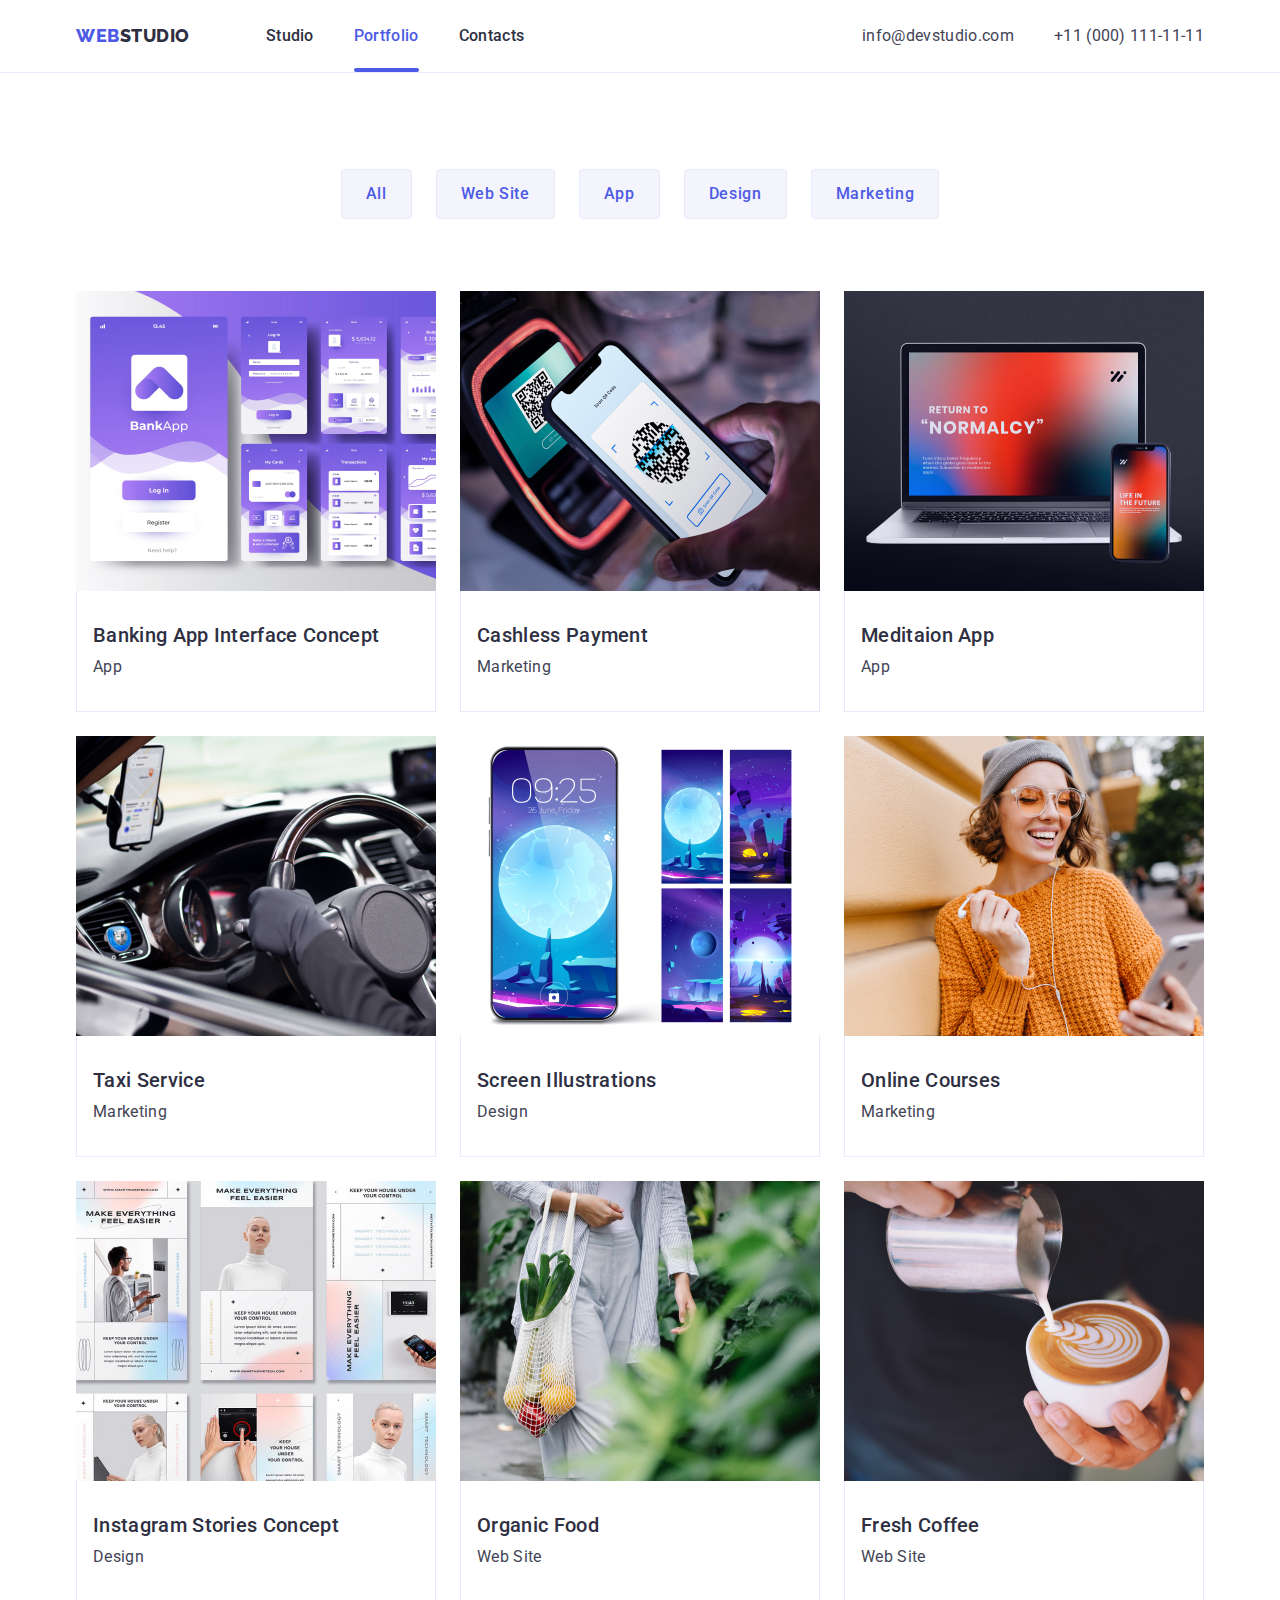
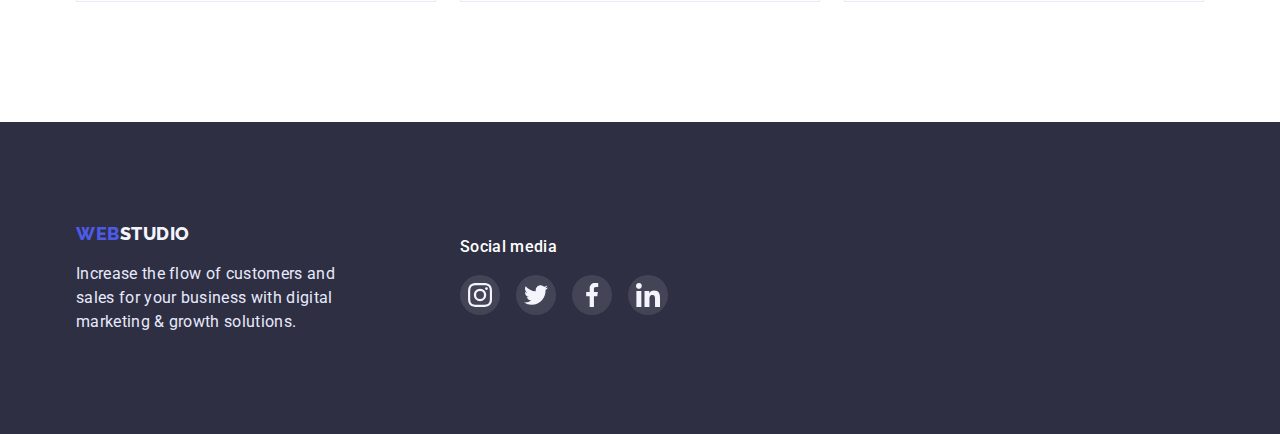
==== portfolio.html @ 01c31805 "Initial commit" ====
<!DOCTYPE html>
<html lang="en">
  <head>
    <meta charset="UTF-8" />
    <meta http-equiv="X-UA-Compatible" content="IE=edge" />
    <meta name="viewport" content="width=device-width, initial-scale=1.0" />
    <title>Document</title>
    <link
      rel="stylesheet"
      href="https://fonts.googleapis.com/css2?family=Raleway:wght@800&family=Roboto:wght@400;500;700&display=swap"
    />
    <link
      rel="stylesheet"
      href="https://cdnjs.cloudflare.com/ajax/libs/modern-normalize/1.1.0/modern-normalize.min.css"
    />
    <link rel="stylesheet" href="./css/styles.css" />
  </head>
  <body>
    <header class="header">
      <div class="container nav-items">
        <nav class="header-nav">
          <a href="./index.html" class="header-logo"><span>Web</span>studio</a>
    
          <ul class="site-nav">
            <li class="nav-item item"><a href="./index.html" class="link">Studio</a></li>
            <li class="nav-item item"><a href="./portfolio.html" class="link current">Portfolio</a></li>
            <li class="nav-item item"><a href="" class="link">Contacts</a></li>
          </ul>
        </nav>
    
        <ul class="contact-list">
          <li class="item"><a href="" class="contacts">info@devstudio.com</a></li>
          <li class="item"><a href="" class="contacts">+11 (000) 111-11-11</a></li>
        </ul>
      </div>
    </header>

    <main>
      <section class="section-portfolio">
        <div class="container">
          <h1 class="visually-hidden">Portfolio</h1>
          <!--Filter buttons-->
          <ul class="buttons-potfolio">
            <li class="item"><button type="button" class="button filters">All</button></li>
            <li class="item">
              <button type="button" class="button filters">Web Site</button>
            </li>
            <li class="item"><button type="button" class="button filters">App</button></li>
            <li class="item">
              <button type="button" class="button filters">Design</button>
            </li>
            <li class="item">
              <button type="button" class="button filters">Marketing</button>
            </li>
          </ul>

          <!--Photo examples-->
          <ul class="portfolio">
            <li class="prtfl-items">
              <a href="" class="portfolio-card link">
                <div class="portfolio-thumb">
                <img class="img"
                  src="./portfolio.img/img1.jpg"
                  alt="banking app"
                  width="360"
                />
                <div class="portfolio-txt">
                  <p>14 Stylish and User-Friendly App Design Concepts · Task Manager App · Calorie Tracker App · Exotic Fruit Ecommerce
                    App ·
                    Cloud Storage App</p>
               </div>
                </div>
                <div class="photo-descr">
                <h2 class="portfolio-title">Banking App Interface Concept</h2>
                <p>App</p>
                </div>
              </a>
            </li>
            <li class="prtfl-items">
            <a href="" class="portfolio-card link">
              <div class="portfolio-thumb">
                <img class="img"
                  src="./portfolio.img/img2.jpg"
                  alt="Cashless Payment"
                  width="360"
                />
                <div class="portfolio-txt">
                  <p>14 Stylish and User-Friendly App Design Concepts · Task Manager App · Calorie Tracker App · Exotic Fruit Ecommerce
                    App ·
                    Cloud Storage App</p>
                </div>
                </div>
                <div class="photo-descr">
                <h2 class="portfolio-title">Cashless Payment</h2>
                <p>Marketing</p>
                </div>
              </a>
            </li class="prtfl-items">
            <li class="prtfl-items">
              <a href="" class="portfolio-card link">
                <div class="portfolio-thumb">
                <img class="img"
                  src="./portfolio.img/img3.jpg"
                  alt="Meditaion App"
                  width="360"
                />
                <div class="portfolio-txt">
                  <p>14 Stylish and User-Friendly App Design Concepts · Task Manager App · Calorie Tracker App · Exotic Fruit Ecommerce
                    App ·
                    Cloud Storage App</p>
                </div>
                </div>
                <div class="photo-descr">
                <h2 class="portfolio-title">Meditaion App</h2>
                <p>App</p>
                </div>
              </a>
            </li>
            <li class="prtfl-items">
            <a href="" class="portfolio-card link">
              <div class="portfolio-thumb">
                <img class="img"
                  src="./portfolio.img/img4.jpg"
                  alt="Taxi Service"
                  width="360"
                />
                <div class="portfolio-txt">
                  <p>14 Stylish and User-Friendly App Design Concepts · Task Manager App · Calorie Tracker App · Exotic Fruit Ecommerce
                    App ·
                    Cloud Storage App</p>
                </div>
                </div>
                <div class="photo-descr">
                <h2 class="portfolio-title">Taxi Service</h2>
                <p>Marketing</p>
                </div>
              </a>
            </li>
            <li class="prtfl-items">
            <a href="" class="portfolio-card link">
              <div class="portfolio-thumb">
                <img class="img"
                  src="./portfolio.img/img5.jpg"
                  alt="Screen Illustrations"
                  width="360"
                />
                <div class="portfolio-txt">
                  <p>14 Stylish and User-Friendly App Design Concepts · Task Manager App · Calorie Tracker App · Exotic Fruit Ecommerce
                    App ·
                    Cloud Storage App</p>
                </div>
                </div>
                <div class="photo-descr">
                <h2 class="portfolio-title">Screen Illustrations</h2>
                <p>Design</p>
                </div>
              </a>
            </li>
            <li class="prtfl-items">
              <a href="" class="portfolio-card link">
                <div class="portfolio-thumb">
                <img class="img"
                  src="./portfolio.img/img6.jpg"
                  alt="Woman with phone"
                  width="360"
                />
                <div class="portfolio-txt">
                  <p>14 Stylish and User-Friendly App Design Concepts · Task Manager App · Calorie Tracker App · Exotic Fruit Ecommerce
                    App ·
                    Cloud Storage App</p>
                </div>
                </div>
                <div class="photo-descr">
                <h2 class="portfolio-title">Online Courses</h2>
                <p>Marketing</p>
                </div>
              </a>
            </li>
            <li class="prtfl-items">
              <a href="" class="portfolio-card link">
                <div class="portfolio-thumb">
                <img class="img"
                  src="./portfolio.img/img7.jpg"
                  alt="Instagram Stories"
                  width="360"
                />
                <div class="portfolio-txt">
                  <p>14 Stylish and User-Friendly App Design Concepts · Task Manager App · Calorie Tracker App · Exotic Fruit Ecommerce
                    App ·
                    Cloud Storage App</p>
                </div>
                </div>
                <div class="photo-descr">
                <h2 class="portfolio-title">Instagram Stories Concept</h2>
                <p>Design</p>
                </div>
              </a>
            </li>
            <li class="prtfl-items">
              <a href="" class="portfolio-card link">
                <div class="portfolio-thumb">
                <img class="img"
                  src="./portfolio.img/img8.jpg"
                  alt="Organic Food"
                  width="360"
                />
                <div class="portfolio-txt">
                  <p>14 Stylish and User-Friendly App Design Concepts · Task Manager App · Calorie Tracker App · Exotic Fruit Ecommerce
                    App ·
                    Cloud Storage App</p>
                </div>
                </div>
                <div class="photo-descr">
                <h2 class="portfolio-title">Organic Food</h2>
                <p>Web Site</p>
                </div>
              </a>
            </li>
            <li class="prtfl-items">
              <a href="" class="portfolio-card link">
                <div class="portfolio-thumb">
                <img class="img"
                  src="./portfolio.img/img9.jpg"
                  alt="Fresh Coffee"
                  width="360"
                />
                <div class="portfolio-txt">
                  <p>14 Stylish and User-Friendly App Design Concepts · Task Manager App · Calorie Tracker App · Exotic Fruit Ecommerce
                    App ·
                    Cloud Storage App</p>
                </div>
                </div>
                <div class="photo-descr">
                <h2 class="portfolio-title">Fresh Coffee</h2>
                <p>Web Site</p>
                </div>
              </a>
            </li>
          </ul>
        </div>
      </section>
    </main>

    <!--Footer-->
    <footer class="footer">
      <div class="container footer-container">
        <div class="footer-content">
          <a href="./index.html" class="footer-logo"><span>Web</span>studio</a>
          <p>
            Increase the flow of customers and sales for your business with
            digital marketing & growth solutions.
          </p>
        </div>
        <div class="footer-media">
          <h2 class="footer-title">Social media</h2>
          <ul class="footer-list">
            <li class="footer-item">
              <a href="" class="footer-link">
                <svg class="footer-icon">
                  <use href="./images/symbol-defs.svg#icon-instagram"></use>
                </svg>
              </a>
            </li>
            <li class="footer-item">
              <a href="" class="footer-link">
                <svg class="footer-icon">
                  <use href="./images/symbol-defs.svg#icon-twitter"></use>
                </svg>
              </a>
            </li>
            <li class="footer-item">
              <a href="" class="footer-link">
                <svg class="footer-icon">
                  <use href="./images/symbol-defs.svg#icon-facebook"></use>
                </svg>
              </a>
            </li>
            <li class="footer-item">
              <a href="" class="footer-link">
                <svg class="footer-icon">
                  <use href="./images/symbol-defs.svg#icon-linkedin"></use>
                </svg>
              </a>
            </li>
          </ul>
        </div>
      </div>
    </footer>
  </body>
</html>
---- css/styles.css ----
:root {
    --heading-text-color: #2E2F42;
    --primary-text-color: #434455;
    --hero-title-color: #FFFFFF;
    --hover-focus-color: #4D5AE5;
    --footer-logo-color: #F4F4FD;
    --footer-text: #E7E9FC;
    --button-backgrnd-color-accent: #404BBF;
    --customer-bg-cl: #8E8F99;
    --footer-10-link-bg: rgba(255, 255, 255, 0.1);
    --green-cl: #31D0AA;
    --modal-bg: #FCFCFC;
     

}

body {
    background-color: #FFFFFF;
    color: var(--primary-text-color);
    font-family: Roboto, sans-serif;
    letter-spacing: 0.02em;
    font-weight: 400;
    font-size: 16px;
    line-height: 1.5;
}

ul {
    padding: 0;
    margin: 0;
    list-style: none;
}


/* header logo */
.header {
    border-bottom: 1px solid var(--footer-text);
}
.header-logo {
    color: var(--heading-text-color); 
    font-family: 'Raleway';
    font-weight: 800;
    font-size: 18px;
    line-height: 1.33;
    letter-spacing: 0.03em;
    text-transform: uppercase;
    text-decoration: none;

    transition: color 250ms cubic-bezier(0.4, 0, 0.2, 1);

}
.header-logo span {
    color: var(--hover-focus-color);
    
}
.header-logo:hover,
.header-logo:focus {
    color: var(--hover-focus-color);
}

.nav-items {
    display: flex;
    align-items: center;
}

.header-nav {
    display: flex;
    align-items: center;
}

/* Site nav */
.site-nav .link {
    display: block;
    padding-top: 24px;
    padding-bottom: 24px;

    color: var(--heading-text-color);
    font-weight: 500;
    font-size: 16px;
    line-height: 1.5;
    text-decoration: none;

    transition: color 250ms cubic-bezier(0.4, 0, 0.2, 1);
}

.site-nav .link:hover, 
.site-nav .link:focus {
    color: var(--hover-focus-color);
}

.site-nav .link.current {
    color: var(--hover-focus-color);
}

.site-nav {
    display: flex;
    margin-left: 76px;
}

.site-nav .item + .item {
    margin-left: 40px;
}

.nav-item {
    position: relative;
}

.current::after {
    position: absolute;
    display: inline-block;
    content: "";
    width: 100%;
    height: 4px;
    left: 0;
    bottom: 0;
    background-color: var(--hover-focus-color);
    border-radius: 2px;
}

/* contacts */
.contacts {
    color: var(--primary-text-color);
    font-size: 16px;
    line-height: 1.5;
    text-decoration: none;

    transition: color 250ms cubic-bezier(0.4, 0, 0.2, 1);
}

.contacts:hover,
.contacts:focus {
    color: var(--hover-focus-color);
}

.contact-list {
    display: flex;
    margin-left: auto;
}

.contact-list .item + .item {
    margin-left: 40px;
}

/* Container */
.container {
    margin-left: auto;
    margin-right: auto;
    width: 1158px;
    padding-left: 15px;
    padding-right: 15px;
    /* outline: 1px solid tomato; */
}


/* Hero */
.hero {
    padding-top: 188px;
    padding-bottom: 188px;

    text-align: center;
    background-color: var(--primary-text-color);

    background-image: linear-gradient(
    to right,    
    rgba(46, 47, 66, 0.7),
    rgba(46, 47, 66, 0.7)),
    
    url(../images/people-office-hero.jpg);

    background-repeat: no-repeat;
    background-position: center;
    background-size: cover;
    margin-right: auto;
    margin-left: auto;
    max-width: 1440px;
    height: 600px;
    

}

.hero-title {
    margin-left: auto;
    margin-right: auto;
    margin-top: 0;
    margin-bottom: 48px;
    width: 494px;

    color: var(--hero-title-color);
    font-weight: 700;
    font-size: 56px;
    line-height: 1.07;

}

/* Hidden */
.visually-hidden {
    position: absolute;
    width: 1px;
    height: 1px;
    margin: -1px;
    border: 0;
    padding: 0;

    white-space: nowrap;
    clip-path: inset(100%);
    clip: rect(0 0 0 0);
    overflow: hidden;
}

/* Section */
.section {
   /* background-color: aqua; */
   padding-top: 120px;
   padding-bottom: 120px;
}

.section.padding-bottom {
    padding-top: 0;
    padding-bottom: 120px;
}



.section-title {
    margin-top: 0;
    margin-bottom: 72px;

    color: var(--heading-text-color);
    font-style: 400;
    font-weight: 700;
    font-size: 36px;
    line-height: 1.11;
    text-align: center;
}


/* Features and Team */
.features {
    display: flex;
}

.features .item + .item {
    margin-left: 24px;
}

.features .item {
    min-width: 264px;
}

.features .title,
.team-title {
    margin-top: 0;
    margin-bottom: 8px;

    color: var(--heading-text-color);
    font-weight: 500;
    font-size: 20px;
    line-height: 1.2;   
}

.features p {
    margin-top: 0;
    margin-bottom: 0;
}

.feature-thumb {
    display: flex;
    background-color: var(--footer-logo-color);
    width: 264px;
    height: 112px;
    border-radius: 4px;
    justify-content: center;
    align-items: center;
    margin-bottom: 8px;
}

.feature-icon {
    
}

/* what are  we doing */
.examples {
    display: flex;
}

.examples .item + .item {
    margin-left: 24px;
}

/* Team  */
.team {
    display: flex;
}

.team .item {
    text-align: center;
    padding: 0px 0px 32px;

    background: var(--hero-title-color);
    box-shadow: 0px 1px 6px rgba(46, 47, 66, 0.08), 0px 1px 1px rgba(46, 47, 66, 0.16), 0px 2px 1px rgba(46, 47, 66, 0.08);
    border-radius: 0px 0px 4px 4px;
}

.team .item + .item {
    margin-left: 24px;
}

.section.team {
    background-color: var(--footer-logo-color);
}

.team img {
    margin-bottom: 32px;
}

.team p {
    margin-top: 0;
    margin-bottom: 8px;
}

.team-link {
    display: flex;
    text-decoration: none;
    background-color: var(--hover-focus-color);
    width: 40px;
    height: 40px;
    border-radius: 50%;
    justify-content: center;
    align-items: center;

    transition: color 250ms cubic-bezier(0.4, 0, 0.2, 1);
}

.team-link:hover,
.team-link:focus {
    background-color: var(--button-backgrnd-color-accent);
}

.team-thumb {
    display: flex;
    gap: 24px;
    justify-content: center;
    padding-top: 4px;
    padding-bottom: 4px;

}

.team-icon {
  fill: var(--footer-logo-color);  
}

/* CUSTOMERS */

.customer-section {
    padding-top: 130px;
    padding-bottom: 120px;
}

.customer-list {
    display: flex;
    gap: 24px;
}

.customer-icon {
    width: 104px;
    height: 56px;
    fill: var(--customer-bg-cl);

    transition: color 250ms cubic-bezier(0.4, 0, 0.2, 1);
}

.customer-link {
    display: flex;
    border: 1px solid var(--customer-bg-cl);
    border-radius: 4px;
    width: 168px;
    height: 88px;
    justify-content: center;
    align-items: center;

    transition: color 250ms cubic-bezier(0.4, 0, 0.2, 1);
}

.customer-link:hover .customer-icon,
.customer-icon:focus .customer-icon {
    fill: var(--button-backgrnd-color-accent);
}

.customer-link:hover,
.customer-link:focus {
    border-color: var(--button-backgrnd-color-accent);
}


/* Buttons */
.button {
    display: inline-block;

    color: var(--hero-title-color);
    background-color: var(--hover-focus-color);
    cursor: pointer;
    font-family: 'Roboto';
    font-weight: 500;
    font-size: 16px;
    line-height: 1.5;
    letter-spacing: 0.04em;
    border-radius: 4px;
    text-align: center;
}
.button.filters {
    padding: 12px 24px;

    color: var(--hover-focus-color);
    background-color: var(--footer-logo-color);
    border: 1px solid var(--footer-text);

    transition: color 250ms cubic-bezier(0.4, 0, 0.2, 1),
    background-color 250ms cubic-bezier(0.4, 0, 0.2, 1),
    box-shadow 250ms cubic-bezier(0.4, 0, 0.2, 1);
}

.button.filters:hover,
.button.filters:focus {
    color: var(--hero-title-color);
    background-color: var(--button-backgrnd-color-accent);
    box-shadow: 0px 3px 1px rgba(0, 0, 0, 0.1), 0px 2px 1px rgba(0, 0, 0, 0.08), 0px 2px 2px rgba(0, 0, 0, 0.12);
    border: none;
}

.button-hero {
    padding: 16px 32px;
    min-width: 169px;
    box-shadow: 0px 4px 4px rgba(0, 0, 0, 0.15);

    transition: background-color 250ms cubic-bezier(0.4, 0, 0.2, 1);
}

.button-hero:hover,
.button-hero:focus {
    background: var(--button-backgrnd-color-accent)
}


.buttons-potfolio {
    display: flex;
    justify-content: center;
    margin-bottom: 72px;
}

.buttons-potfolio .item + .item {
    margin-left: 24px;
}


/* Footer */
.footer-logo {
    color: var(--footer-logo-color);
    font-family: Raleway;
    font-weight: 800;
    font-size: 18px;
    line-height: 1.33;
    letter-spacing: 0.03em;
    text-transform: uppercase;
    text-decoration: none;
}
.footer-logo span {
    color: var(--hover-focus-color);
}
.footer p {
    margin-top: 0;
    margin-bottom: 0;

    color: var(--footer-text);   
}

.footer {
    padding-top: 100px;
    padding-bottom: 100px;

    background-color: var(--heading-text-color);
}

.footer-content {
    width: 264px;
    margin-right: 120px;
}
.footer-content a {
    display: inline-block;
    margin-bottom: 16px;
}

.footer-container {
    display: flex;
}

.footer-title {
    margin-bottom: 16px;

    font-weight: 500;
    font-size: 16px;
    line-height: calc(24 / 16);
    color: var(--hero-title-color);
}

.footer-list {
    display: flex;
    gap: 16px;
}

.footer-icon {
    width: 24px;
    height: 24px;
    fill: var(--footer-logo-color);
}

.footer-link {
    display: flex;
    justify-content: center;
    align-items: center;
    width: 40px;
    height: 40px;
    background-color: var(--footer-10-link-bg);
    border-radius: 50%;  

    transition: background-color 250ms cubic-bezier(0.4, 0, 0.2, 1);
}

.footer-link:hover,
.footer-link:focus {
    background-color: var(--green-cl);
}



/* Styles for portfolio */
.portfolio-title {
    margin-top: 0;
    margin-bottom: 8px;

    color: var(--heading-text-color);
    font-family: 'Roboto';
    font-weight: 500;
    font-size: 20px;
    line-height: 1.2;
}

.portfolio p {
    margin-top: 0;
    margin-bottom: 0;

    color: var(--primary-text-color);
    font-family: 'Roboto';  
}

 .section-portfolio {
    padding-top: 96px;
    padding-bottom: 120px;
 }

 .link {
    text-decoration: none;
    display: inline-block;
 }

 .portfolio {
    display: flex;
    flex-wrap: wrap;
 }

 .photo-descr {
    padding-top: 32px;
    padding-bottom: 32px;
    border: 1px solid var(--footer-text);
    border-top: none;
    padding-left: 16px;
 }

 .prtfl-items {
    width: calc((100% - 48px) / 3);
    margin-right: 24px;
    margin-bottom: 24px;
    box-shadow: none;

    transition: box-shadow 250ms cubic-bezier(0.4, 0, 0.2, 1);

 }

 .prtfl-items:nth-child(3n) {
    margin-right: 0;
 }  

 .prtfl-items:nth-last-child(-n + 3) {
    margin-bottom: 0;
 }

 .img {
    display: block;
 }

 .prtfl-items:hover,
 .prtfl-items:focus {
    box-shadow: 0px 1px 6px rgba(46, 47, 66, 0.08), 0px 1px 1px rgba(46, 47, 66, 0.16), 0px 2px 1px rgba(46, 47, 66, 0.08);
 }

 .portfolio-thumb {
    position: relative;

    overflow: hidden;
 }

 .portfolio-txt {
    position: absolute;
    display: inline-block;
    width: 296px;
    top: 40px;
    left: 32px;

    transform: translateY(270%);
    transition: transform 250ms cubic-bezier(0.4, 0, 0.2, 1),
            opacity 250ms cubic-bezier(0.4, 0, 0.2, 1);

    opacity: 0;
 }

 .portfolio-thumb::before {
    position: absolute;
    content: "";
    display: inline-block;
    width: 100%;
    height: 100%;

    transform: translateY(100%);
    transition: transform 250ms cubic-bezier(0.4, 0, 0.2, 1),
    opacity 250ms cubic-bezier(0.4, 0, 0.2, 1);

    opacity: 0;
    background-color: var(--hover-focus-color);
 }

 .portfolio-card:hover .portfolio-txt,
 .portfolio-card:focus .portfolio-txt {
    opacity: 1;
    transform: translateY(0);
 }

 .portfolio-card:hover .portfolio-thumb::before,
 .portfolio-card:focus .portfolio-thumb::before {
    opacity: 1;
    transform: translateY(0);
 }


 .portfolio-txt p {
    color: var(--footer-logo-color);
 }
 


 /* ========== M O D A L ========== */
.backdrop {
    position: fixed;
    top: 0;
    left: 0;
    width: 100%;
    height: 100%;
    background-color: rgba(46, 47, 66, 0.4);

    opacity: 1;
    transition: opacity 250ms cubic-bezier(0.4, 0, 0.2, 1);
}

.backdrop.is-hidden {
    opacity: 0;
    pointer-events: none;
}

.backdrop.is-hidden .modal {
    transform: translate(-50%, -50%) scale(0.85);
    opacity: 0;
}

.modal {
    position: absolute;
    top: 50%;
    left: 50%;
    padding-top: 24px;
    padding-right: 24px;

    min-width: 408px;
    min-height: 576px;
    background-color: var(--modal-bg);

    opacity: 1;

    transform: translate(-50%, -50%) scale(1);
    transition: transform 250ms cubic-bezier(0.4, 0, 0.2, 1), opacity 250ms cubic-bezier(0.4, 0, 0.2, 1);
}

.close-btn {
    display: flex;
    justify-content: center;
    align-items: center;
    width: 24px;
    height: 24px;

    margin-left: auto;

    border-radius: 50%;
    border: 1px solid rgba(0, 0, 0, 0.1);
    background-color: var(--footer-text);
    cursor: pointer;
}

.icon-close {
    width: 8px;
    height: 8px;
}

textarea {
    resize: none;
}
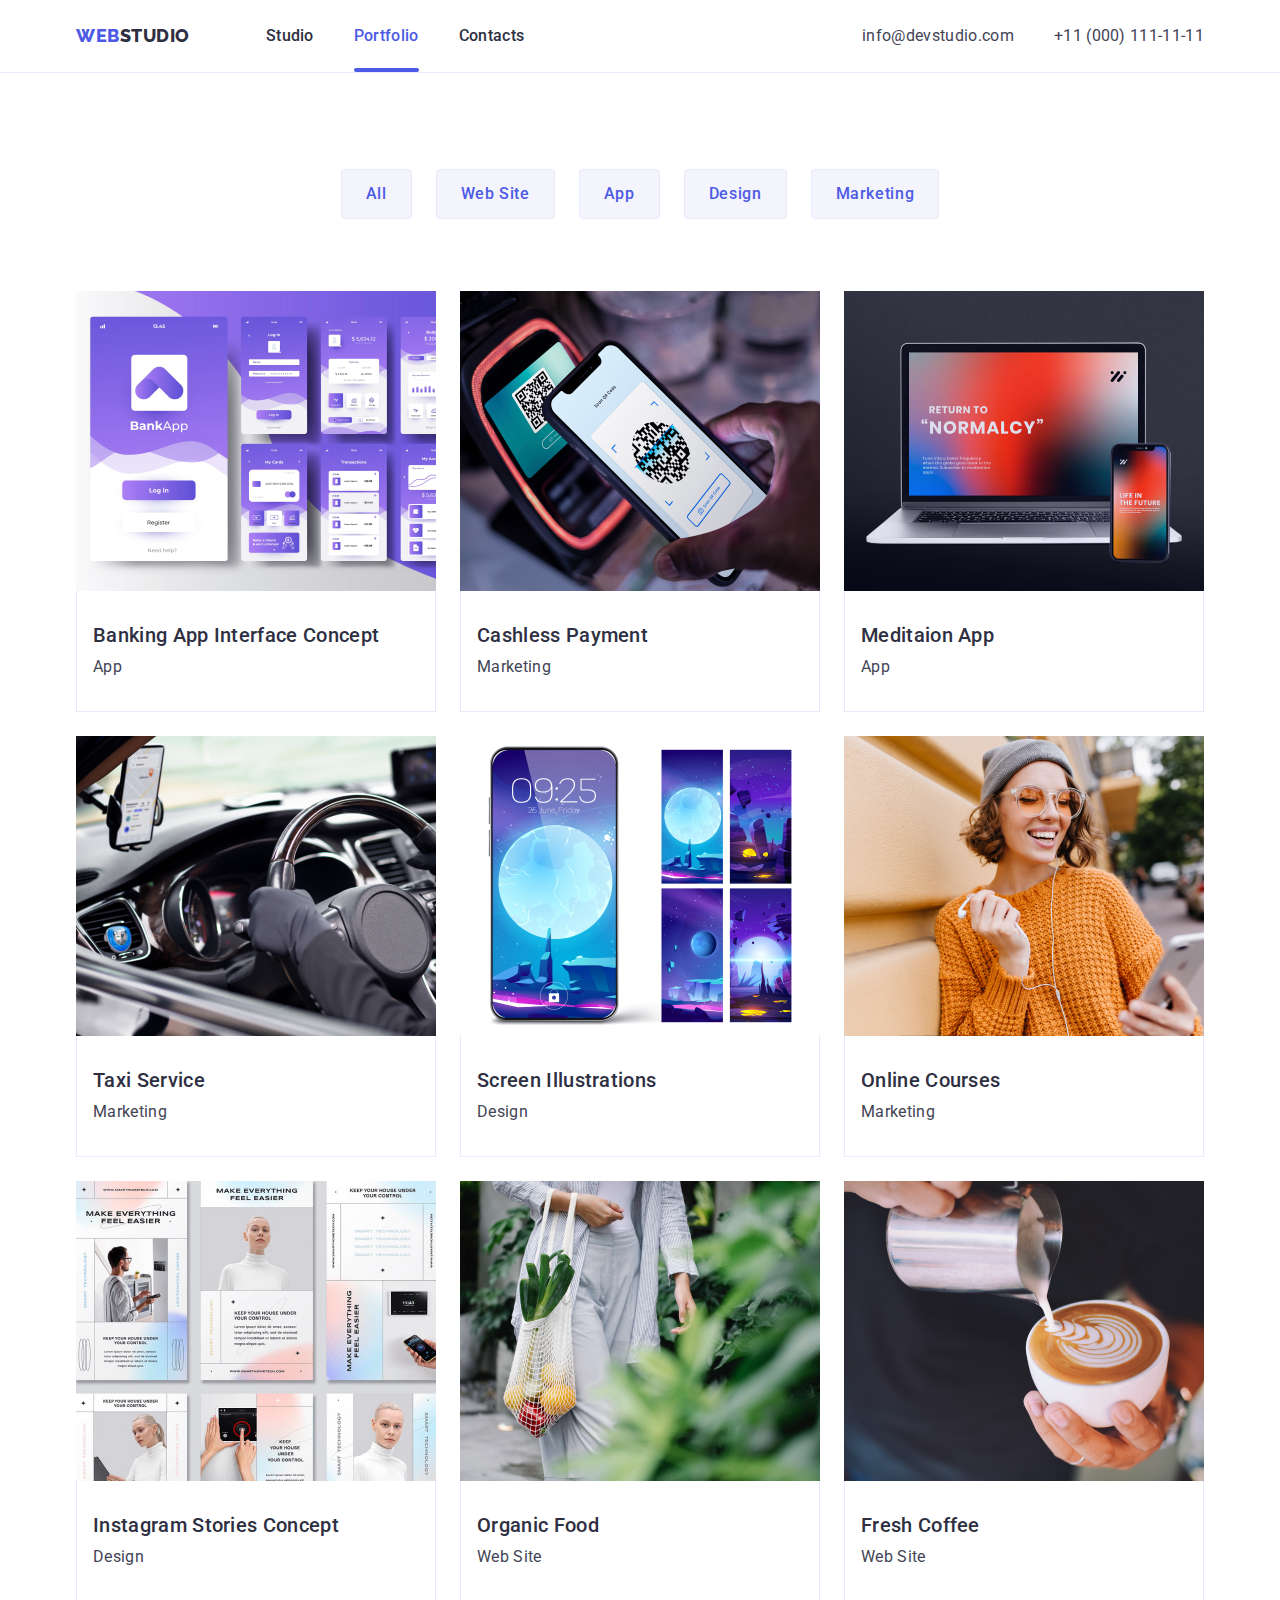
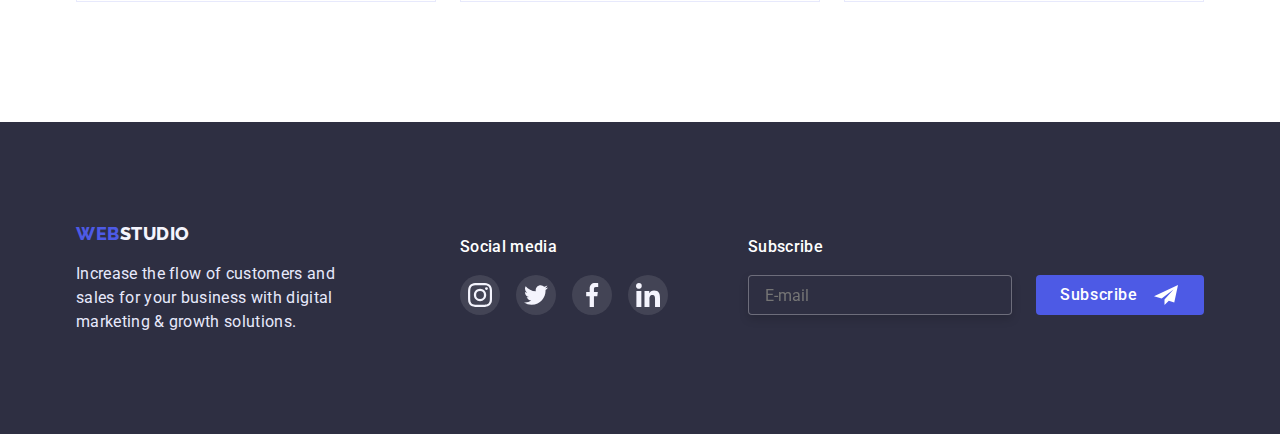
==== commit cdba0b55: "add footer form" ====
--- a/portfolio.html
+++ b/portfolio.html
@@ -284,6 +284,22 @@
             </li>
           </ul>
         </div>
+        <!-- Footer form -->
+        <div class="footer-form">
+          <h2 class="footer-title">Subscribe</h2>
+    
+          <div class="footer-input-button">
+            <label for="email"></label>
+            <input class="footer-input" type="email" name="email" id="email" placeholder="E-mail" />
+    
+            <button class="footer-btn button" type="submit">
+              Subscribe
+              <svg class="footer-airplane">
+                <use href="./images/symbol-defs.svg#icon-airplane" width="24" height="24"></use>
+              </svg>
+            </button>
+          </div>
+        </div>
       </div>
     </footer>
   </body>
--- a/css/styles.css
+++ b/css/styles.css
@@ -529,6 +529,9 @@
     background-color: var(--green-cl);
 }
 
+.footer-media {
+    margin-right: 80px;
+}
 
 
 /* Styles for portfolio */
@@ -682,8 +685,7 @@
     position: absolute;
     top: 50%;
     left: 50%;
-    padding-top: 24px;
-    padding-right: 24px;
+    padding: 24px;
 
     min-width: 408px;
     min-height: 576px;
@@ -703,11 +705,22 @@
     height: 24px;
 
     margin-left: auto;
+    margin-bottom: 24px;
 
     border-radius: 50%;
     border: 1px solid rgba(0, 0, 0, 0.1);
     background-color: var(--footer-text);
     cursor: pointer;
+
+    transition: border-color 250ms cubic-bezier(0.4, 0, 0.2, 1),
+    box-shadow 250ms cubic-bezier(0.4, 0, 0.2, 1);
+
+}
+
+.close-btn:hover,
+.close-btn:focus {
+    border-color: var(--footer-text);
+    box-shadow: 0px 1px 6px rgba(46, 47, 66, 0.08), 0px 1px 1px rgba(46, 47, 66, 0.16), 0px 2px 1px rgba(46, 47, 66, 0.08);
 }
 
 .icon-close {
@@ -719,3 +732,163 @@
     resize: none;
 }
 
+.modal-title {
+    margin-bottom: 16px;
+
+    font-weight: 600;
+    font-size: 16px;
+    text-align: center;
+
+}
+
+.form{
+    width: 360px;
+    margin-left: auto;
+    margin-right: auto;
+}
+
+.form-field {
+    position: relative;
+    display: flex;
+    flex-direction: column;
+    margin-bottom: 8px;
+}
+
+.form-field textarea::placeholder {
+    font-size: 12px;
+    line-height: 14px;
+    color: rgba(117, 117, 117, 0.5);
+}
+
+.form-input {
+    display: block;
+    width: 360px;
+    height: 40px;
+    padding-top: 8px;
+    padding-right: 16px;
+    padding-left: 34px;
+    padding-bottom: 8px;
+    border: 1px solid rgba(33, 33, 33, 0.2);
+    border-radius: 4px;
+
+    transition: outline 250ms cubic-bezier(0.4, 0, 0.2, 1);
+}
+
+
+.form-input.comment {
+    height: 120px;
+    margin-bottom: 16px;
+    padding-left: 16px;
+}
+
+.form-label {
+    margin-bottom: 4px;
+    font-size: 12px;
+    line-height: 14px;
+    color: var(--customer-bg-cl);
+}
+
+.form input[type="checkbox"] {
+  
+}
+
+.checkbox {
+    appearance: none;
+}
+
+.checkbox-label {
+    display: flex;
+    margin-bottom: 24px;
+    align-items: center;
+    font-size: 12px;
+    line-height: 1.3;
+    color: #757575;
+}
+
+.checkbox-icon {
+    display: flex;
+    width: 16px;
+    height: 16px;
+    margin-right: 8px;
+    border: 1.25px solid var(--heading-text-color);
+    border-radius: 2px;
+    justify-content: center;
+    align-items: center;
+
+    transition: border-color 250ms cubic-bezier(0.4, 0, 0.2, 1),
+    background-color 250ms cubic-bezier(0.4, 0, 0.2, 1),
+    background-origin 250ms cubic-bezier(0.4, 0, 0.2, 1);
+}
+
+.checkbox:checked + .checkbox-icon {
+    border-color: var(--hover-focus-color);
+    background-color: var(--hover-focus-color);
+    background-origin: border-box;
+}
+
+.policy .link {
+    margin-left: 4px;
+    color: var(--hover-focus-color);
+}
+
+.modal-btn {
+    display: flex;
+    margin-left: auto;
+    margin-right: auto;
+    justify-content: center;
+    border: none;
+    padding: 16px 32px;
+    min-width: 170px;
+}
+
+.modal-icon {
+    position: absolute;
+    top: 29px;
+    left: 16px;
+
+    transition: fill 250ms cubic-bezier(0.4, 0, 0.2, 1);
+
+}
+
+.form-input:focus ~ .modal-icon {
+    fill: var(--hover-focus-color);
+}
+
+.form-input:focus {
+    outline: 1px solid var(--hover-focus-color);
+}
+
+
+
+/* ==========FOOTER FORM========== */
+.footer-btn {
+    border: none;
+    display: flex;
+    padding: 8px 24px;
+    min-width: 168px;
+    height: 40px;
+    align-items: center;
+}
+
+.footer-input {
+    width: 264px;
+    height: 40px;
+    padding: 8px 16px;
+    margin-right: 24px;
+    
+    border: 1px solid rgba(255, 255, 255, 0.3);
+    border-radius: 4px;
+    background-color: var(--heading-text-color);
+    filter: drop-shadow(0px 4px 4px rgba(0, 0, 0, 0.15));
+}
+
+.footer-input-button {
+    display: flex;
+}
+
+.footer-airplane {
+    width: 24px;
+    height: 24px;
+    margin-left: 16px;
+}
+
